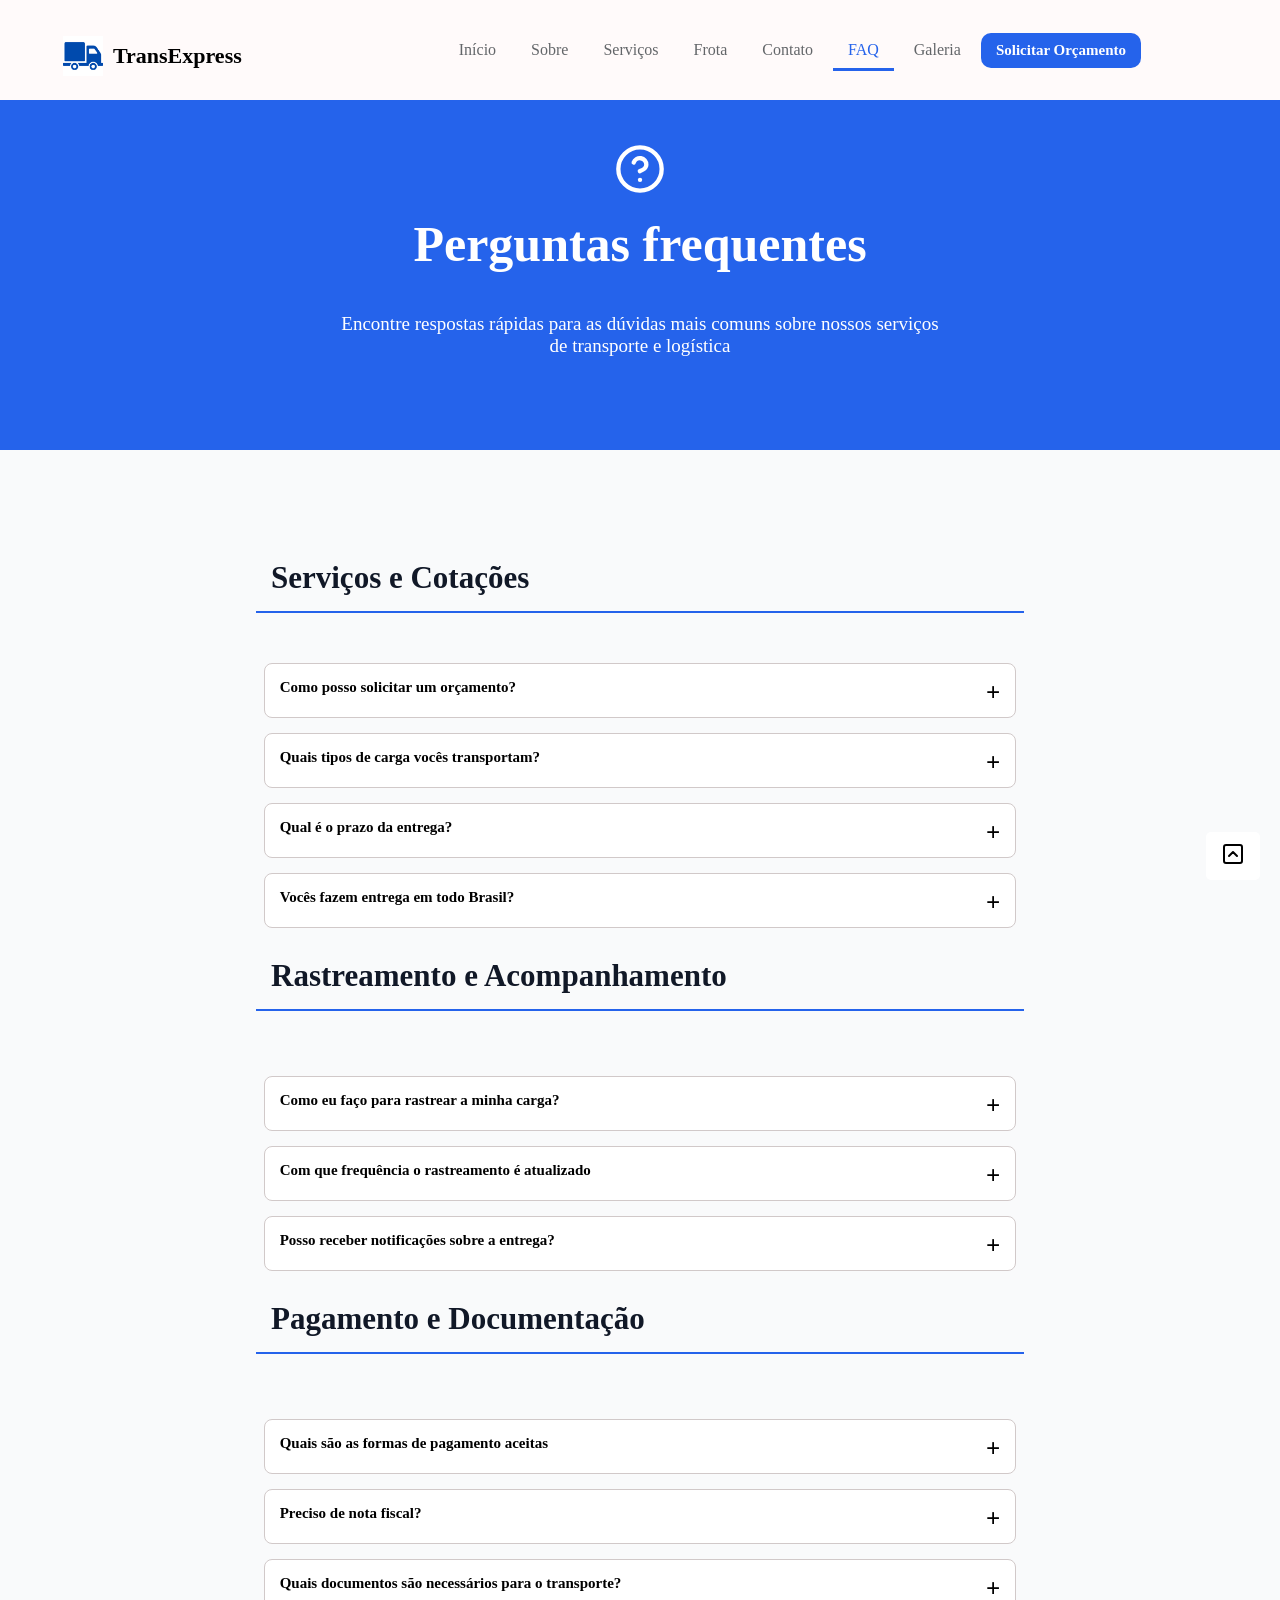
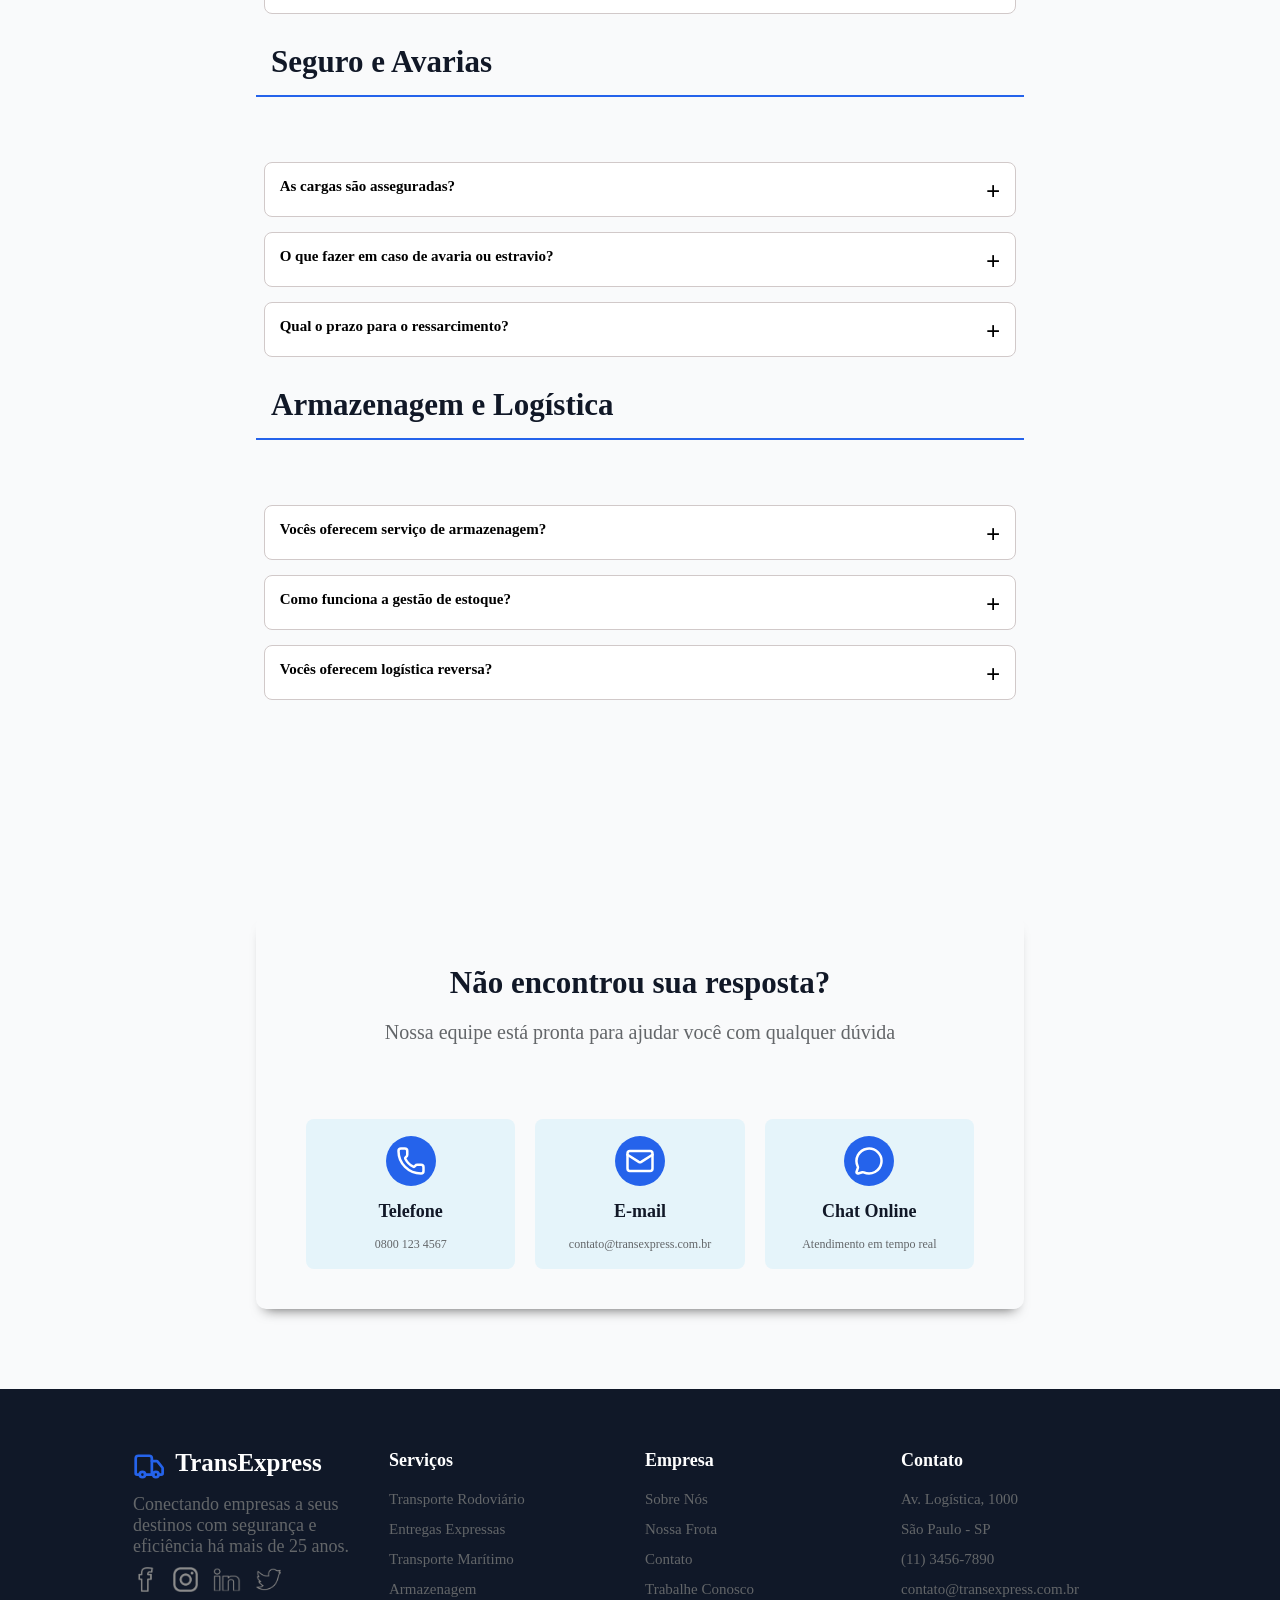
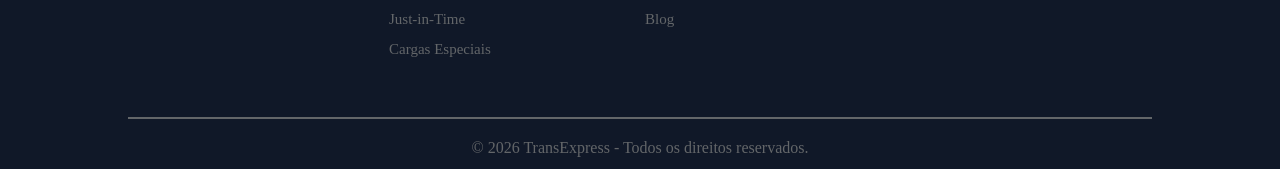
==== faq.html @ cb7da5bd "Add files via upload" ====
<!DOCTYPE html>
<html lang="pt-br">

<head>
    <meta charset="UTF-8">
    <meta name="viewport" content="width=device-width, initial-scale=1.0">
    <link rel="stylesheet" href="faq.css">
    <link rel="stylesheet" href="cabecalho.css">
    <link rel="stylesheet" href="footer.css">
    <style>
        #menu-color {
            border-bottom: 3px solid var(--color-primaria);
            color: var(--color-primaria);
        }
    </style>
    <title>Serviços</title>
</head>

<body>
    <div id="topo"></div>
    <header class="cabecalho">
        <div class="container-header">
            <div class="logo">
                <a href="Inicio.html" style="text-decoration: none;">
                    <img src="icone-logo-site.png" alt="[LOGO-SITE]">
                    <p class="name-empresa"><strong>TransExpress</strong></p>
                </a>
            </div>
            <nav class="nav-bar">
                <input type="checkbox" id="tg-toggle" name="tg-toggle" style="display: none;">
                <label for="tg-toggle" class="hamburguer">
                    <img src="menu-hamburguer-icone.png" alt="" width="30px" height="30px">
                </label>
                <div class="container-menu">
                    <ul class="menu">
                        <li><a href="../paginas.site/Inicio.html">Início</a></li>
                        <li><a href="../paginas.site/sobre.html">Sobre</a></li>
                        <li><a href="servicos.html">Serviços</a></li>
                        <li><a href="frota.html">Frota</a></li>
                        <li><a href="contato.html">Contato</a></li>
                        <li><a href="faq.html" id="menu-color">FAQ</a></li>
                        <li><a href="galeria.html">Galeria</a></li>
                        <li><a href="contato.html" class="btn-orcamento">Solicitar Orçamento</a></li>
                    </ul>
                </div>

            </nav>
        </div>
    </header>
    <main class="conteudo-principal">
        <article class="banner-secao">
            <div class="banner"><svg xmlns="http://www.w3.org/2000/svg" width="52" height="52" viewBox="0 0 24 24"
                    fill="none" stroke="#fff" stroke-width="2" stroke-linecap="round" stroke-linejoin="round"
                    class="lucide lucide-circle-question-mark-icon lucide-circle-question-mark">
                    <circle cx="12" cy="12" r="10" />
                    <path d="M9.09 9a3 3 0 0 1 5.83 1c0 2-3 3-3 3" />
                    <path d="M12 17h.01" />
                </svg>
                <h1>Perguntas frequentes</h1>
                <p class="text-banner">Encontre respostas rápidas para as dúvidas mais comuns sobre nossos serviços de
                    transporte e logística
                </p>
            </div>
        </article>
        <section class="conteudo-principal-container">
            <section class="servicos-cotacoes">
                <h2 class="h2-title-section"><strong>Serviços e Cotações</strong></h2>
                <div class="container sumary-container">
                    <details for="sumary">
                        <summary>Como posso solicitar um orçamento?</summary id="sumary">
                        <p>Você pode solicitar um orçamento através do nosso formulário de contato, por telefone (0800
                            123
                            4567) ou enviando um e-mail para contato@transexpress.com.br. Nossa equipe responderá em até
                            24
                            horas úteis com uma proposta personalizada para suas necessidades.</p>
                    </details>

                    <details>
                        <summary>Quais tipos de carga vocês transportam?</summary>
                        <p>Transportamos diversos tipos de cargas incluindo: mercadorias gerais, produtos perecíveis,
                            cargas frágeis, materiais perigosos (com certificação), cargas de alto valor agregado e
                            equipamentos especiais. Para cada tipo de carga, oferecemos soluções específicas e
                            personalizadas.</p>
                    </details>

                    <details>
                        <summary>Qual é o prazo da entrega?</summary>
                        <p>Os prazos variam de acordo com a origem, destino e tipo de serviço contratado. Para capitais,
                            normalmente o prazo é de 3 a 5 dias úteis. Para entregas expressas, podemos reduzir
                            significativamente esse tempo. Consulte nossos consultores para prazos específicos.</p>
                    </details>

                    <details>
                        <summary>Vocês fazem entrega em todo Brasil?</summary>
                        <p>Sim! A TransExpress possui cobertura nacional, atendendo todas as capitais e mais de 1.000
                            cidades em todo o território brasileiro. Para localidades específicas, consulte nossa
                            central de atendimento.</p>
                    </details>
                    <h2 class="h2-title-section"><strong>Rastreamento e Acompanhamento</strong></h2>

                    <details>
                        <summary>Como eu faço para rastrear a minha carga?</summary>
                        <p>Você pode rastrear sua carga através do nosso sistema online na página de Rastreamento,
                            utilizando o código de rastreio fornecido no momento da contratação. O sistema é atualizado
                            em tempo real e mostra a localização exata da sua carga.</p>
                    </details>

                    <details>
                        <summary>Com que frequência o rastreamento é atualizado</summary>
                        <p>Nosso sistema de rastreamento é atualizado em tempo real, 24 horas por dia, 7 dias por
                            semana. Você receberá notificações automáticas por email ou SMS sobre mudanças importantes
                            no status da entrega.</p>
                    </details>
                    <details>
                        <summary>Posso receber notificações sobre a entrega?</summary>
                        <p>Sim! Ao cadastrar sua carga, você pode optar por receber notificações por email, SMS ou
                            WhatsApp sobre cada etapa do transporte: coleta realizada, carga em trânsito, chegada ao
                            centro de distribuição e entrega concluída.

                        </p>
                    </details>

                    <h2 class="h2-title-section"><strong>Pagamento e Documentação</strong></h2>

                    <details>
                        <summary>Quais são as formas de pagamento aceitas</summary>
                        <p>Aceitamos pagamento via: boleto bancário, transferência bancária, PIX, cartão de crédito
                            (parcelamento em até 6x) e faturamento mensal para clientes corporativos com contrato. Para
                            grandes volumes, oferecemos condições especiais.</p>
                    </details>

                    <details>
                        <summary>Preciso de nota fiscal?</summary>
                        <p>Sim, para qualquer transporte de carga é obrigatória a emissão de nota fiscal da mercadoria.
                            Nossos sistemas são integrados e podem processar NFe automaticamente. Também emitimos CT-e
                            (Conhecimento de Transporte Eletrônico) para cada operação.</p>
                    </details>

                    <details>
                        <summary>Quais documentos são necessários para o transporte?</summary>
                        <p>Os documentos básicos necessários são: Nota Fiscal da mercadoria, DANFE (Documento Auxiliar
                            da Nota Fiscal Eletrônica), documentação do destinatário (CNPJ/CPF) e, em casos especiais,
                            certificados ou licenças específicas do produto (ex: Anvisa para medicamentos).</p>
                    </details>

                    <h2 class="h2-title-section"><strong>Seguro e Avarias</strong></h2>

                    <details>
                        <summary>As cargas são asseguradas?</summary>
                        <p>Sim! Todas as cargas transportadas pela TransExpress possuem seguro obrigatório (RCTR-C).
                            Para cargas de alto valor, recomendamos a contratação de seguro adicional com cobertura
                            total. Trabalhamos com as principais seguradoras do mercado.</p>
                    </details>

                    <details>
                        <summary>O que fazer em caso de avaria ou estravio?</summary>
                        <p>Em caso de avaria ou extravio, entre em contato imediatamente com nossa central pelo telefone
                            0800 123 4567 ou abra um chamado através do nosso sistema online. Nossa equipe iniciará o
                            processo de sinistro junto à seguradora e acompanhará até a resolução completa.</p>
                    </details>

                    <details>
                        <summary>Qual o prazo para o ressarcimento?</summary>
                        <p>O prazo para análise e ressarcimento varia de acordo com cada caso e a complexidade da
                            situação, mas geralmente leva de 30 a 60 dias após a abertura do processo. Mantemos o
                            cliente informado sobre cada etapa do processo.</p>
                    </details>

                    <h2 class="h2-title-section"><strong>Armazenagem e Logística</strong></h2>

                    <details>
                        <summary>Vocês oferecem serviço de armazenagem?</summary>
                        <p>Sim! Possuímos armazéns modernos e seguros em várias localidades estratégicas. Oferecemos
                            serviços de armazenagem de curta e longa duração, com controle de estoque, gestão via WMS e
                            possibilidade de cross-docking.</p>
                    </details>

                    <details>
                        <summary>Como funciona a gestão de estoque?</summary>
                        <p>Utilizamos sistema WMS (Warehouse Management System) de última geração que permite controle
                            total do estoque em tempo real. Você pode acessar nosso portal e visualizar seu inventário,
                            movimentações e solicitar relatórios personalizados.</p>
                    </details>

                    <details>
                        <summary>Vocês oferecem logística reversa?</summary>
                        <p>Sim! Oferecemos serviços completos de logística reversa para devoluções, trocas, recalls e
                            descarte adequado de produtos. Temos processos estruturados e conformidade com todas as
                            legislações ambientais.</p>
                    </details>
                </div>
            </section>
            <section class="secao-resposta-encontrada">
                <div class="container">
                    <h2 class="h2-title-sessao"><strong>Não encontrou sua resposta?</strong></h2>
                    <p class="subtitle-services"><span>Nossa equipe está pronta para ajudar você com qualquer
                            dúvida</span></p>

                    <div class="container-cards container">
                        <div class="card-resposta">
                            <a href="contato.html">
                                <div class="container-img">
                                    <svg xmlns="http://www.w3.org/2000/svg" width="30" height="30" viewBox="0 0 24 24"
                                        fill="none" stroke="#fff" stroke-width="2" stroke-linecap="round"
                                        stroke-linejoin="round" class="lucide lucide-phone-icon lucide-phone">
                                        <path
                                            d="M13.832 16.568a1 1 0 0 0 1.213-.303l.355-.465A2 2 0 0 1 17 15h3a2 2 0 0 1 2 2v3a2 2 0 0 1-2 2A18 18 0 0 1 2 4a2 2 0 0 1 2-2h3a2 2 0 0 1 2 2v3a2 2 0 0 1-.8 1.6l-.468.351a1 1 0 0 0-.292 1.233 14 14 0 0 0 6.392 6.384" />
                                    </svg>
                                </div>
                                <p><strong>Telefone</strong></p>
                                <p class="info">0800 123 4567</p>
                            </a>
                        </div>
                        <div class="card-resposta">
                            <a href="contato.html">
                                <div class="container-img">
                                    <svg xmlns="http://www.w3.org/2000/svg" width="30" height="30" viewBox="0 0 24 24"
                                        fill="none" stroke="#fff" stroke-width="2" stroke-linecap="round"
                                        stroke-linejoin="round" class="lucide lucide-mail-icon lucide-mail">
                                        <path d="m22 7-8.991 5.727a2 2 0 0 1-2.009 0L2 7" />
                                        <rect x="2" y="4" width="20" height="16" rx="2" />
                                    </svg>
                                </div>
                                <p><strong>E-mail</strong></p>
                                <p class="info">contato@transexpress.com.br</p>
                            </a>
                        </div>
                        <div class="card-resposta">
                            <a href="contato.html">
                                <div class="container-img">
                                    <svg xmlns="http://www.w3.org/2000/svg" width="30" height="30" viewBox="0 0 24 24"
                                        fill="none" stroke="#fff" stroke-width="2" stroke-linecap="round"
                                        stroke-linejoin="round"
                                        class="lucide lucide-message-circle-icon lucide-message-circle">
                                        <path
                                            d="M2.992 16.342a2 2 0 0 1 .094 1.167l-1.065 3.29a1 1 0 0 0 1.236 1.168l3.413-.998a2 2 0 0 1 1.099.092 10 10 0 1 0-4.777-4.719" />
                                    </svg>
                                </div>
                                <p><strong>Chat Online</strong></p>
                                <p class="info">Atendimento em tempo real</p>
                            </a>
                        </div>
                    </div>
                </div>
            </section>
        </section>
    </main>

    <footer class=" footer-site">
        <article class="container-footer">
            <section class="column-footer">
                <div class="logo-footer">
                    <svg xmlns="http://www.w3.org/2000/svg" width="35" height="35" viewBox="0 0 24 24" fill="none"
                        stroke="#2563EB" stroke-width="2" stroke-linecap="round" stroke-linejoin="round"
                        class="lucide lucide-truck-icon lucide-truck">
                        <path d="M14 18V6a2 2 0 0 0-2-2H4a2 2 0 0 0-2 2v11a1 1 0 0 0 1 1h2" />
                        <path d="M15 18H9" />
                        <path d="M19 18h2a1 1 0 0 0 1-1v-3.65a1 1 0 0 0-.22-.624l-3.48-4.35A1 1 0 0 0 17.52 8H14" />
                        <circle cx="17" cy="18" r="2" />
                        <circle cx="7" cy="18" r="2" />
                    </svg>
                    <p class="logo-footer-p"><strong>TransExpress</strong></p>
                </div>
                <p>Conectando empresas a seus destinos com segurança e eficiência há mais de 25
                    anos.</p>
                <div class="links-icones">
                    <a href="#" class="facebook">
                        <img src="facebook icone.png" alt="" class="icone-facebook">
                    </a>
                    <a href="#" class="instagram">
                        <img src="instagram icone.png" alt="" class="instagram-icone">
                    </a>
                    <a href="#" class="linkedin">
                        <img src="linkedin icone.png" alt="" class="linkedin-icone">
                    </a>
                    <a href="#" class="twiter">
                        <img src="x icone.png" alt="" class="x-icone" height="15px">
                    </a>
                </div>
            </section>
            <section class="column-footer servicos-footer">
                <h4><b>Serviços</b></h4>
                <div class="secao-links-footer">
                    <a href="#transporte-rodoviario">
                        <p>Transporte Rodoviário</p>
                    </a>
                    <a href="#entregas-expressas">
                        <p>Entregas Expressas</p>
                    </a>
                    <a href="#transporte-maritimo">
                        <p>Transporte Marítimo</p>
                    </a>
                    <a href="#armazenagem">
                        <p>Armazenagem</p>
                    </a>
                    <a href="#just-in-time">
                        <p>Just-in-Time</p>
                    </a>
                    <a href="#cargas-especiais">
                        <p>Cargas Especiais</p>
                    </a>
                </div>
            </section>
            <section class="column-footer empresa-footer">
                <h4><b>Empresa</b></h4>
                <div class="secao-links-footer">
                    <a href="#sobre">
                        <p>Sobre Nós</p>
                    </a>
                    <a href="#frota">
                        <p>Nossa Frota</p>
                    </a>
                    <a href="#contato">
                        <p>Contato</p>
                    </a>
                    <a href="#trabalhe-conosco">
                        <p>Trabalhe Conosco</p>
                    </a>
                    <a href="#">
                        <p>Blog</p>
                    </a>
                </div>
            </section>
            <section class="column-footer contato-footer">
                <h4><b>Contato</b></h4>
                <div class="secao-links-footer-empr">
                    <p>Av. Logística, 1000</p>
                    <p>São Paulo - SP</p>
                    <p>(11) 3456-7890</p>
                    <p>contato@transexpress.com.br</p>
                </div>
            </section>
        </article>
        <p class="p-footer-final">© 2026 TransExpress - Todos os direitos reservados.</p>
    </footer>

    <a href="#topo" class="botao-topo"><svg xmlns="http://www.w3.org/2000/svg" width="24" height="24"
            viewBox="0 0 24 24" fill="none" stroke="#000" stroke-width="2" stroke-linecap="round"
            stroke-linejoin="round" class="lucide lucide-square-chevron-up-icon lucide-square-chevron-up">
            <rect width="18" height="18" x="3" y="3" rx="2" />
            <path d="m8 14 4-4 4 4" />
        </svg></a>
</body>

</html>
---- faq.css ----
@font-face {
    font-family: 'Roboto';
    src: url('../tipografia/Roboto/Roboto-VariableFont_wdth,wght.ttf') format('truetype');
    font-weight: 100 900;
    font-display: swap;
}


:root {
    --color-primaria: #2563EB;
    --hover-botoes: #1D4ED8;
    --textos-principais: hsl(221, 39%, 11%);
    --color-font-branco: hsl(0, 0%, 100%);
    --color-font-preto: hsl(0, 0%, 0%);
    --fundo-secoes: hsl(210, 20%, 98%);
    --color-cinza: hsl(210, 3%, 40%);
    --color-back-footer: hsl(220, 43%, 11%);
}

* {
    margin: 0;
    padding: 0;
    box-sizing: border-box;
}

html,
body {
    width: 100%;
}

body,
html {
    overflow-x: hidden;
    width: 100%;
}

html {
    font-size: 62.5%;
    min-height: 100vh;
}


body {
    min-width: 100%;
    height: 100%;
    overflow-x: hidden;
    font-family: Roboto;
    background-color: var(--fundo-secoes);
}

#menu-color {
    border-bottom: 3px solid var(--color-primaria);
    color: var(--color-primaria);
}

.container {
    height: auto;
    min-width: 100%;
    padding: 0;
    margin: 0 auto 0;
    text-align: center;
    box-sizing: border-box;
}

.h2-title-section,
.subtitle-services {
    width: 100%;
    height: auto;
    padding: .5rem auto;
    text-align: left;
}

.h2-title-section strong {
    font-size: 3.1rem;
    color: var(--textos-principais);
    font-weight: 700;
}

.subtitle-services {
    width: 100%;
    margin-bottom: 5rem;
}

.subtitle-services span {
    display: block;
    max-width: 70rem;
    width: 100%;
    font-size: 2rem;
    text-align: center;
    color: var(--color-cinza);
    padding: .5rem 1rem;
    margin: auto;
}


article.banner-secao {
    width: 100%;
    background-color: var(--color-primaria);
    min-height: 40rem;
    height: 40rem;
    text-align: center;
    margin: 0 auto 8rem;
}

.banner {
    margin: auto;

    width: 60%;
    height: 100%;
    box-sizing: border-box;
    text-align: center;
    display: flex;
    flex-direction: column;
    gap: 2rem;
    align-items: center;
    justify-content: center;
}

h1 {
    width: 100%;
    max-width: 100%;
    min-height: fit-content;
    font-size: 5rem;
    color: var(--color-font-branco);
    margin-bottom: 2rem;
}

.banner p {
    width: 80%;
    color: var(--color-font-branco);
    font-size: 1.9rem;
}

.conteudo-principal {
    min-width: 100%;
    min-height: 100%;
}

.conteudo-principal-container {
    width: 60%;
    display: flex;
    flex-direction: column;
    justify-content: center;
    margin: auto;
    text-align: center;
}

.servicos-cotacoes {
    width: 100%;
    height: auto;
    max-width: 100%;
    min-width: 100%;
    text-align: left;
    display: flex;
    flex-direction: column;
    align-items: start;
    justify-content: left;
    margin-bottom: 5rem;
    padding: 1.5rem 0;
}

.servicos-cotacoes h2 {
    padding: 1.5rem;
    border-bottom: 2px solid var(--color-primaria);
    margin-bottom: 5rem;
}

div.sumary-container {
    width: 100%;
    height: 100%;
    display: flex;
    flex-direction: column;
    gap: 1.5rem;
    font-weight: 600;
}

details {
    width: 98%;
    height: auto;
    border-radius: .8rem;
    padding: 1rem 1.5rem;
    margin: auto;
    text-align: left;
    background-color: var(--color-font-branco);
    color: var(--color-cinza);
    font-size: 1.6rem;
    border: 1px solid #d1c9c9;
}

details:hover {
    box-shadow: 0px 2px 15px -7px #585858;
    background-color: #f5f5f5;
}

summary {
    font-weight: bold;
    padding: .5rem 0 0;
    color: var(--color-font-preto);
    font-size: 1.5rem;
    list-style: none;
    display: block;
    cursor: pointer;
}

details p {
    width: 100%;
    padding: 1rem 1rem;
    margin-top: 1.5rem;
    font-weight: 400;
}

summary::after {
    content: '+';
    float: right;
    font-size: 25px;
}

details[open] summary::after {
    content: '_';
    font-size: 25px;
    float: right;
}

.secao-resposta-encontrada {
    text-align: center;
    height: auto;
    padding: 5rem 0 2rem;
    margin: 15rem 0 8rem;
    width: 100%;
    border-radius: 1rem;
    box-shadow: 0px 9px 13px -9px #585858;
}

.secao-resposta-encontrada>.container {
    text-align: center;
    display: flex;
    flex-direction: column;
    align-items: center;
    justify-content: center;
}

.h2-title-sessao {
    width: 100%;
    height: auto;
    padding: .5rem auto;
    text-align: center;

    margin: auto;
    margin-bottom: 1.5rem;
}

.h2-title-sessao strong {
    font-size: 3.1rem;
    color: var(--textos-principais);
    font-weight: 700;
}

.container-cards {
    min-height: auto;
    display: flex;
    align-items: center;
    justify-content: center;
    gap: 2rem;
    padding: 2rem 5rem 2rem;
    width: 100%;

}

.card-resposta {
    width: 20rem;
    background-color: #e5f4fa;
    border-radius: .8rem;
    display: flex;
    align-items: center;
    justify-content: center;
    text-decoration: none;
    width: 30rem;
    height: 15rem;
}

.container-img {
    width: 5rem;
    height: 5rem;
    padding: .5rem;
    border-radius: 50%;
    display: flex;
    align-items: center;
    justify-content: center;
    background-color: var(--color-primaria);
}

.card-resposta a {
    width: 100%;
    height: 100%;
    text-decoration: none;
    color: var(--color-cinza);
    display: flex;
    flex-direction: column;
    align-items: center;
    justify-content: center;
    gap: 1.5rem;
}

.card-resposta:hover {
    background-color: #9ee3ff;
    color: var(--color-primaria);
}


.container-img+p {
    font-size: 1.8rem;
    font-weight: 600;
    color: var(--textos-principais);
}

.container-img+p+p {
    font-size: 1.2rem;
    font-weight: 400;
    color: var(--color-cinza);
}

/*
================
  MEDIA QUERIES
================
*/

@media (max-width: 900px) {

    .conteudo-principal-container {
        width: 95%;
        display: flex;
        flex-direction: column;
        justify-content: center;
        margin: auto;
        text-align: center;
    }

    .secao-resposta-encontrada {
        width: 100%;
    }

    .container-cards {
        flex-direction: column;
        padding: 2rem 1rem 2rem;
    }

    .card-resposta {
        width: 100%;
        height: auto;
        padding: 2rem 0;
    }
}
---- cabecalho.css ----
:root {
    --color-primaria: #2563EB;
    --hover-botoes: #1D4ED8;
    --textos-principais: hsl(221, 39%, 11%);
    --color-font-branco: hsl(0, 0%, 100%);
    --color-font-preto: hsl(0, 0%, 0%);
    --fundo-secoes: hsl(210, 20%, 98%);
    --color-cinza: hsl(210, 3%, 40%);
    --color-back-footer: hsl(220, 43%, 11%);
}

body {
    padding: 5rem 0 0 0;
}

.cabecalho {
    max-width: 100%;
    width: 100%;
    height: 10rem;
    padding: .5rem 0 .5rem;
    position: fixed;
    top: 0%;
    z-index: 99999;
    background-color: snow;

}

.container-header {
    min-height: 7rem;
    min-width: 100%;
    display: flex;
    align-items: center;
    height: 100%;
    padding: 0;
}

.logo {
    width: 40rem;
    height: 7rem;
    padding: 1.2rem 0 0;
    margin: 0;
    display: flex;
    align-items: center;
    justify-content: center;

}

.logo a {
    display: flex;
    align-items: center;
    justify-content: center;
}

.logo a img {
    width: 4rem;
    height: auto;
    margin-right: 1rem;
}

.name-empresa strong {
    font-family: Roboto;
    font-size: 2.2rem;
    color: var(--color-font-preto);
}

.nav-bar {
    max-width: 100%;
    height: 7rem;
    width: 100%;

    display: flex;
    justify-content: center;
    align-items: center;
    margin: 0 auto;
}

.menu {
    width: 100%;
    height: 100%;

    list-style-type: none;

    display: flex;
    justify-content: center;
    align-items: center;
    gap: .5rem;
}

.menu a {
    text-decoration: none;
    color: var(--color-cinza);
    font-family: Roboto;
    font-size: 1.6rem;
    padding: 1rem 1.5rem;
}

a.btn-orcamento {
    height: fit-content;
    margin: auto 0 0;
    text-decoration: none;
    padding: 1rem 1.5rem;
    font-size: 1.5rem;
    color: var(--color-font-branco);
    background-color: var(--color-primaria);
    border-radius: 10px;
    font-weight: bold;
    line-height: 1.5rem;
    display: flex;
    flex-wrap: wrap;
    text-align: center;
}

a.btn-orcamento:hover {
    background-color: var(--color-font-branco);
    color: var(--color-font-preto);
    outline: 2px solid var(--color-primaria);
    outline-offset: 2px;
    transition: all .4s ease, color .4s ease, .4s ease;
}

.hamburguer {
    display: none;
}

.botao-topo {
    position: fixed;
    bottom: 20px;
    right: 20px;
    background-color: var(--color-font-branco);
    color: white;
    padding: 10px 15px;
    border-radius: 5px;
    text-decoration: none;
    font-size: 16px;
    z-index: 9999;
}

.botao-topo:hover {
    background-color: var(--color-primaria);
}

html {
    scroll-behavior: smooth;
}

#conteudo-principal:hover header[id="header-cabecalho"] {
    box-shadow: 0px 2px 15px -7px #585858;
    transition: all .4s ease;
}

.menu #menu-color {
    border-bottom: 3px solid var(--color-primaria);
    color: var(--color-primaria);
}

/*===================
    MediaQueries
=====================
*/

@media (max-width: 767px) {


    .nav-bar {
        position: static;
        flex-direction: row-reverse;
        justify-content: end;
        padding-right: 1.5rem;
    }

    .container-menu {
        display: none;
        position: absolute;
        top: 7rem;
        left: 0;
        width: 100%;
        background-color: var(--color-primaria);
        box-shadow: 0px 11px 13px -6px rgba(0, 0, 0, 0.3);
    }

    #tg-toggle:checked~.container-menu {
        display: block;
    }

    .menu {
        display: flex;
        flex-direction: column;
        width: 100%;
        height: auto;
        padding: 1rem 0;
    }

    .menu li {
        width: 100%;
    }

    .menu a {
        display: block;
        width: 100%;
        padding: 1.5rem 2rem;
        color: white;
        text-align: left;
        border-bottom: 1px solid rgba(255, 255, 255, 0.1);
    }

    a.btn-orcamento {
        margin: 1.5rem;
        display: block;
        text-align: center;
    }

    label.hamburguer {
        display: block;
        cursor: pointer;
        z-index: 10001;
    }

    .menu #menu-color {
        border-bottom: 1px solid rgba(255, 255, 255, 0.1);
        color: var(--color-font-branco);
    }
}

@media (max-width: 940px) {

    .nav-bar {
        justify-content: flex-start;
    }

    a.btn-orcamento {
        padding: 1rem .2rem;
        font-size: 1.2rem;
        margin-left: 0;
    }

    .menu {
        gap: 0;
    }

    .logo {
        width: fit-content;
        display: flex;
        flex-direction: column;
        align-items: start;
        padding-left: 1.5rem;
        justify-content: start;
    }
}

@media (max-width: 600px) {
    .logo {
        width: fit-content;
        display: flex;
        flex-direction: column;
        align-items: start;
        padding-left: 1.5rem;
        justify-content: start;
    }

    .logo a {
        display: flex;
        align-items: center;
        justify-content: center;
    }

    .name-empresa strong {
        height: 100%;
        width: 100%;
        font-size: 1.8rem;
    }
}
---- footer.css ----
footer.footer-site {
    min-width: 100%;
    height: 38rem;
    padding: 5rem auto 3rem;
    display: block;
    padding-bottom: 5rem;
    background-color: var(--color-back-footer);
    margin-top: auto;
}

.container-footer {
    margin: auto;
    width: 80%;
    height: 100%;
    display: flex;
    justify-content: space-between;
    color: var(--color-font-branco);
    padding-bottom: 1.5rem;
    border-bottom: 2px solid var(--color-cinza);

    padding-top: 5rem;
}

.column-footer {
    width: 25%;
    height: 100%;
    padding: 1rem 0 0 .5rem;
    border-bottom: none;
    text-align: left;
}

.logo-footer {
    display: flex;
    min-width: 100%;
    gap: 1rem;
    margin-bottom: 1rem;
}

.logo-footer-p {
    display: flex;
    width: 90%;
    font-size: 2.5rem;
}

.logo-footer+p {
    color: var(--color-cinza);
    font-size: 1.8rem;
    padding-right: 3rem;
    margin-bottom: 1rem;
}

div.links-icones {
    display: flex;
    width: 100%;
    justify-content: start;
    gap: 1.5rem;
}

div.links-icones img {
    width: 25px;
    height: 25px;
    filter: invert(55%);
    text-decoration: none;
}

div.links-icones img:hover {
    filter: invert(100%);
}

.linkedin-icone {
    min-width: 28px;
    max-height: 28px;
    height: 100%;
}

.column-footer h4 {
    font-size: 1.8rem;
    color: var(--color-font-branco);
    font-weight: 500;
    margin: 1px 0 2rem;
}

.secao-links-footer {
    width: 100%;
    height: auto;
    display: flex;
    flex-direction: column;
    gap: 13px;
}

.secao-links-footer a {
    color: var(--color-cinza);
    text-decoration: none;
    font-size: 1.5rem;
    transition: color .5s all;
    width: fit-content;
}

.secao-links-footer a:hover {
    color: var(--color-font-branco);
}

.contato-footer .secao-links-footer-empr p {
    color: var(--color-cinza);
    text-decoration: none;
    font-size: 1.5rem;
    transition: color .5s all;
    margin-bottom: 13px;
}

p.p-footer-final {
    margin: 2rem auto 1.6rem;
    text-align: center;
    color: var(--color-cinza);
    font-size: 1.6rem;
}

@media (max-width: 767px) {
    footer.footer-site {
        min-width: 100%;
        height: auto;
        padding: 5rem auto 3rem;
        display: block;
        padding-bottom: 5rem;
        background-color: var(--color-back-footer);
    }

    .container-footer {
        margin: auto;
        width: 95%;
        height: 100%;
        display: flex;
        justify-content: space-between;
        flex-direction: column;

    }

    .column-footer {
        width: 100%;
        height: 100%;
        padding: 1rem 0 0 .5rem;
        border-bottom: none;
        text-align: left;

    }
}
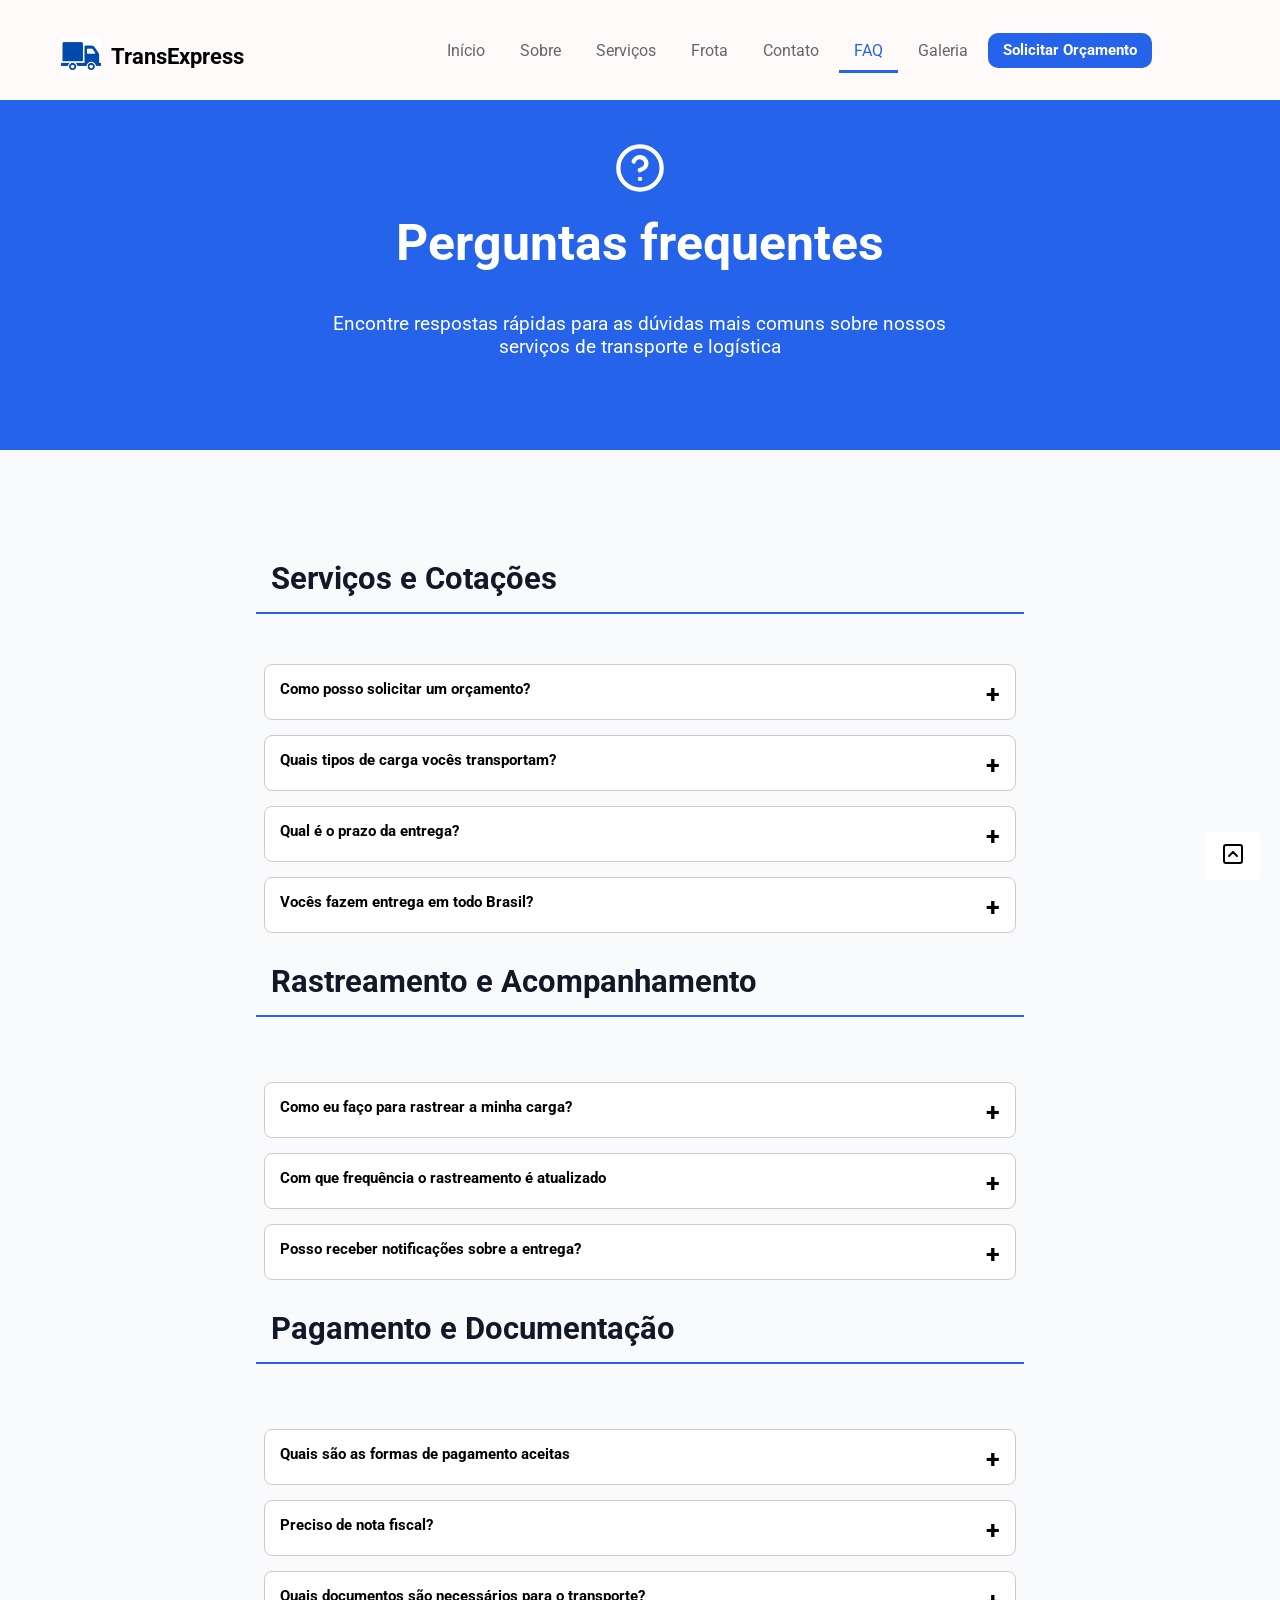
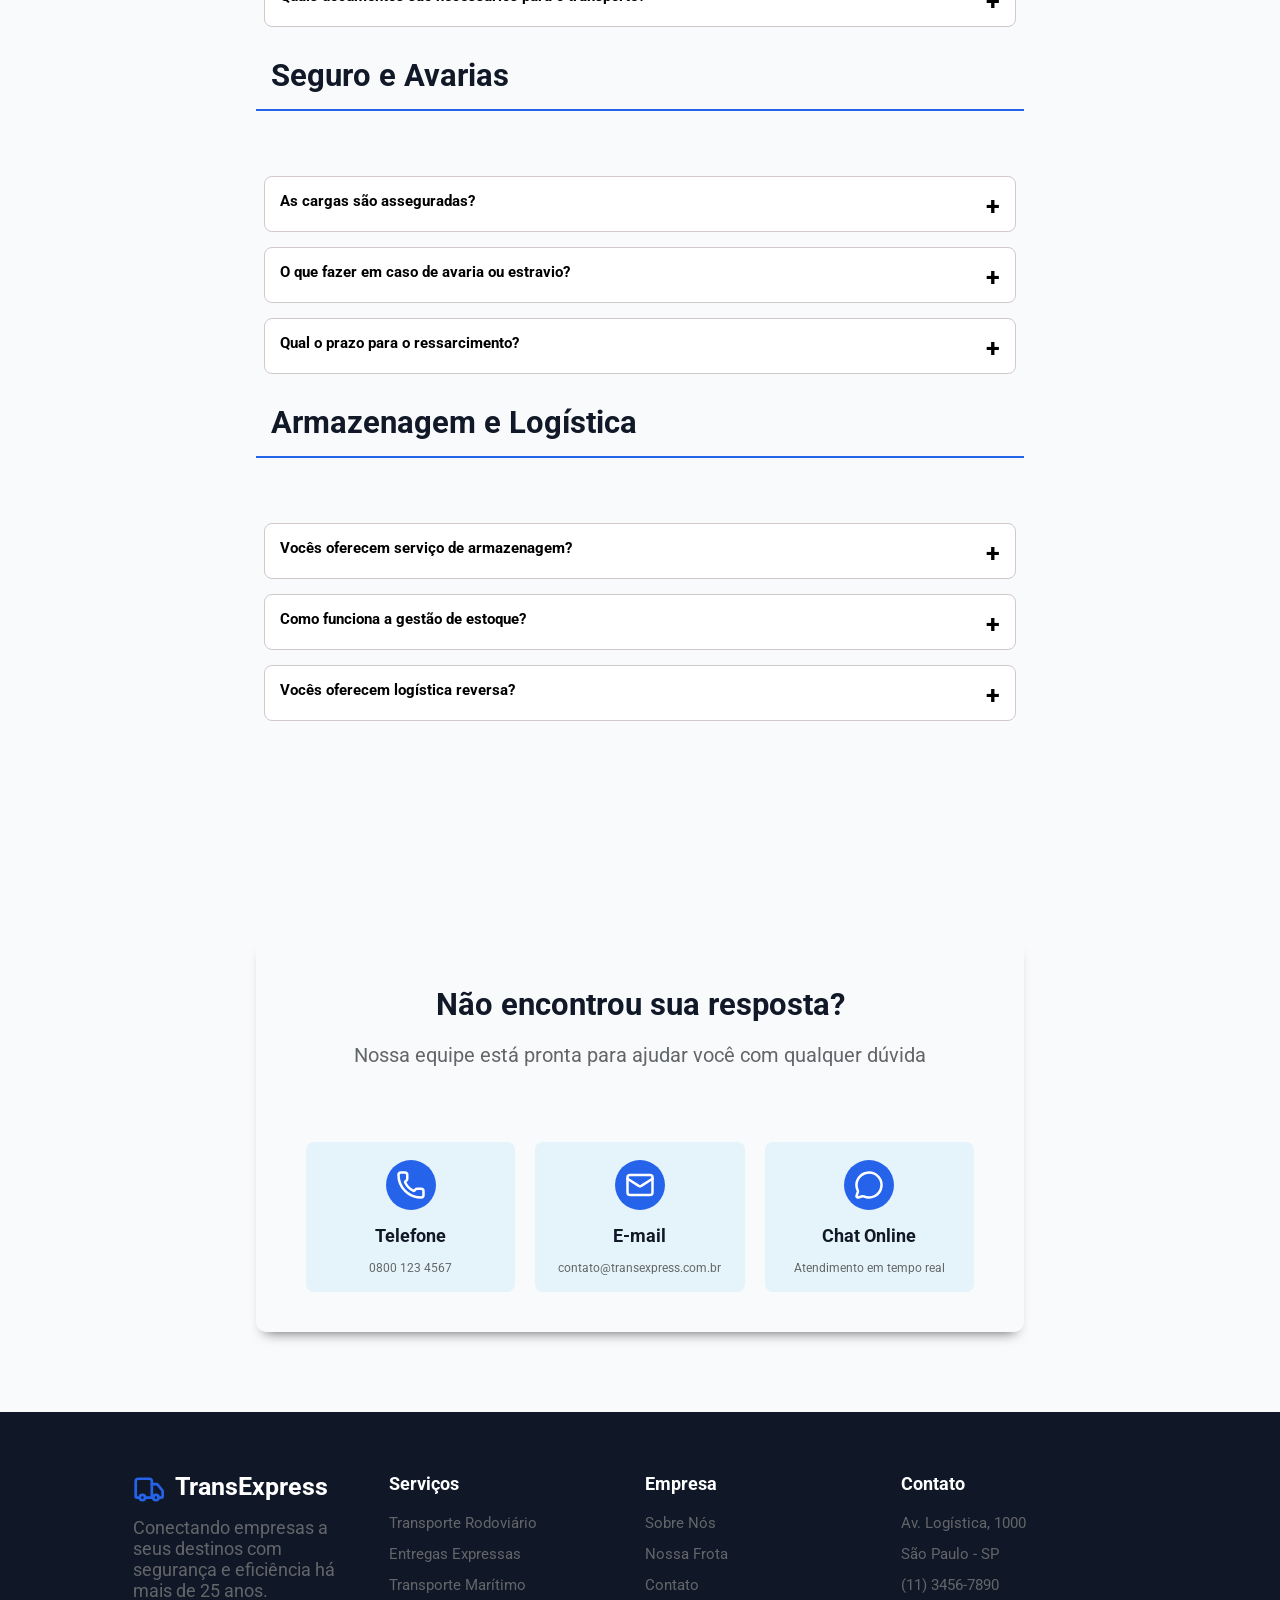
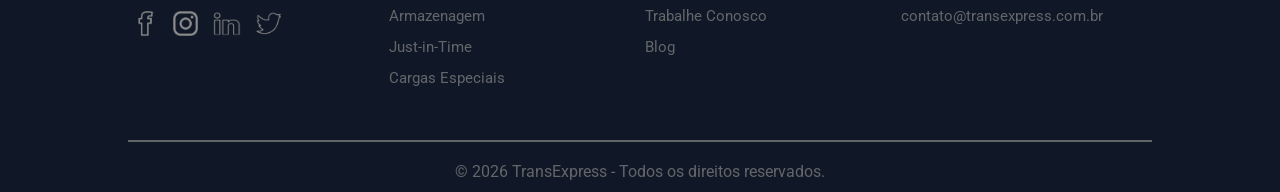
==== commit 991b528c: "Update faq.html" ====
--- a/faq.html
+++ b/faq.html
@@ -4,6 +4,9 @@
 <head>
     <meta charset="UTF-8">
     <meta name="viewport" content="width=device-width, initial-scale=1.0">
+    <link rel="preconnect" href="https://fonts.googleapis.com">
+<link rel="preconnect" href="https://fonts.gstatic.com" crossorigin>
+<link href="https://fonts.googleapis.com/css2?family=Roboto:ital,wght@0,100..900;1,100..900&display=swap" rel="stylesheet">
     <link rel="stylesheet" href="faq.css">
     <link rel="stylesheet" href="cabecalho.css">
     <link rel="stylesheet" href="footer.css">
@@ -342,4 +345,4 @@
         </svg></a>
 </body>
 
-</html>+</html>
